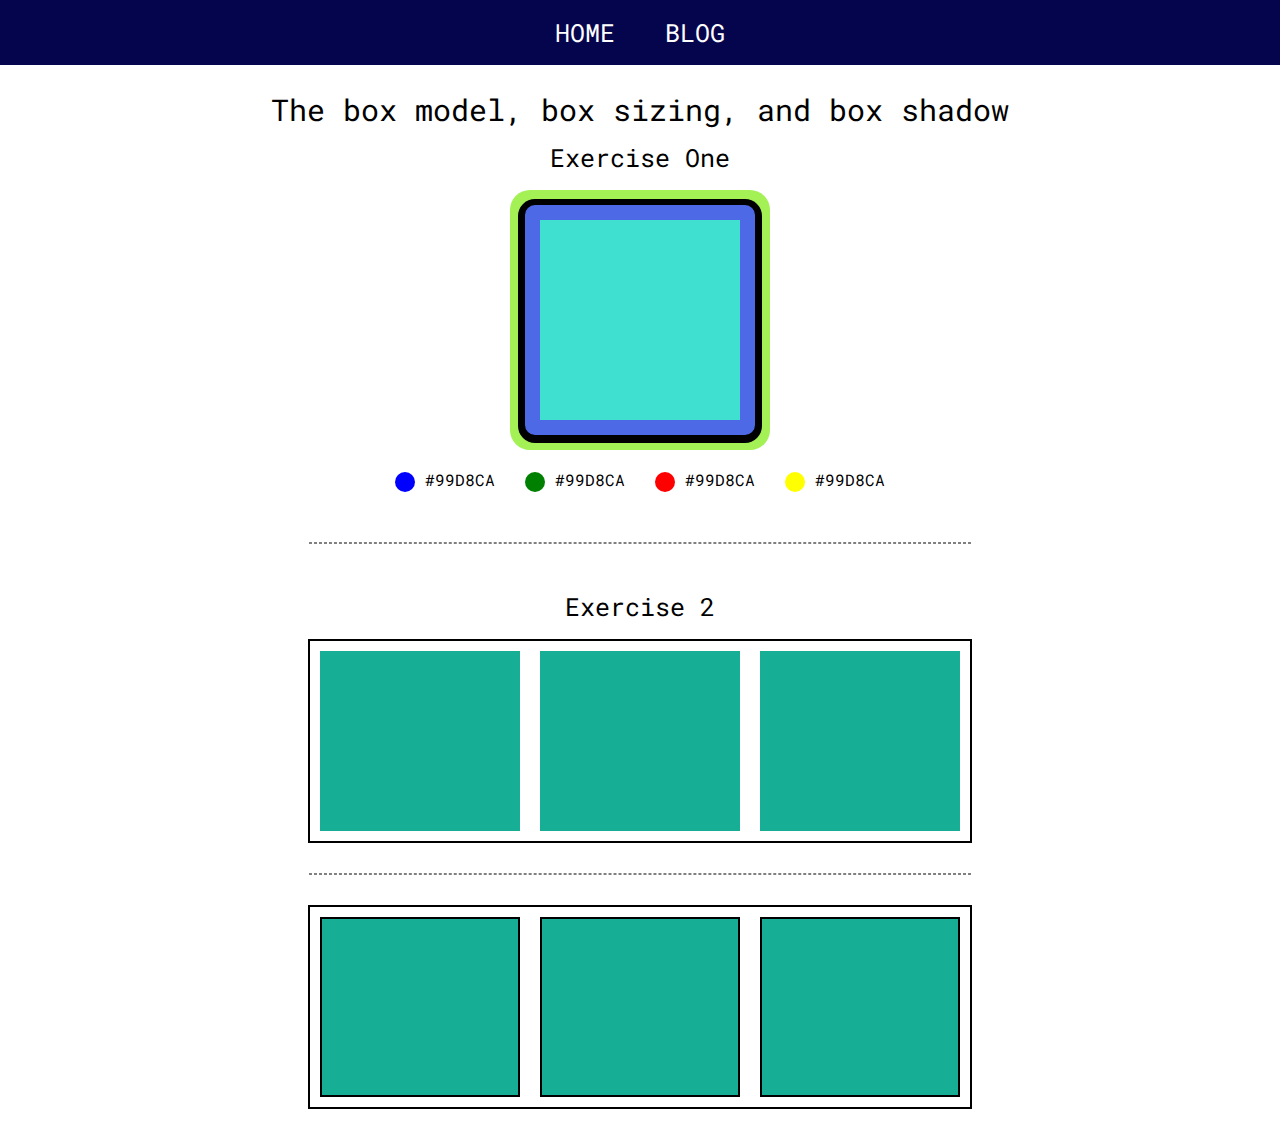
==== index.html @ 5bb97562 "HTML-CSS-CHECKPOINT-1" ====
<!DOCTYPE html>
<html lang="en">
    <head>
        <meta charset="UTF-8" />
        <title>Hello world!</title>
        <link rel="stylesheet" href="style.css">
        <link rel="preconnect" href="https://fonts.googleapis.com">
        <link rel="preconnect" href="https://fonts.gstatic.com" crossorigin>
        <link href="https://fonts.googleapis.com/css2?family=Roboto+Mono:wght@300;400&display=swap" rel="stylesheet">
       
    </head>

    <body class="body">
        <header>
            <nav class="header">
                <a href="">HOME</a>
                <a href="blog.html">BLOG</a>
            </nav>
           
        </header>
  <main>
<section class="section-1">

    <h1 class="h1">The box model, box sizing, and box shadow</h1>
    <h2 class="h2">Exercise One</h2>
    <div class="box-div">
    <div class="box"></div>
    </div>
    <div class="div-circle">
        <div class="color1">
            <span class="circle blue"> </span>
            <span class="">#99D8CA</span>
        </div>
        <div class="color2">
            <span class="circle green"> </span>
            <span class=""> #99D8CA</span>
        </div>
        <div class="color3">
            <span class="circle red"> </span>
            <span class=""> #99D8CA</span>
        </div>
        <div class="color4">
            <span class="circle yellow"> </span>
            <span class=""> #99D8CA</span>
        </div>
        </div>
        <hr>
</section>
<section class="section-2">
    <h2 class="head-2">
        Exercise 2
    </h2>
    <div class="container">
        <div class="child"></div>
        <div class="child"></div>
        <div class="child"></div>
    </div>
</section>
        <hr>
<section>
        <div class="container sizing">
        <div class="child border"></div>
        <div class="child border"></div>
        <div class="child border"></div>
    </div>
</section>

  </main>
     
    </body>
        
</html>
---- style.css ----
/* http://meyerweb.com/eric/tools/css/reset/ 
   v2.0 | 20110126
   License: none (public domain)
*/

html, body, div, span, applet, object, iframe,
h1, h2, h3, h4, h5, h6, p, blockquote, pre,
a, abbr, acronym, address, big, cite, code,
del, dfn, em, img, ins, kbd, q, s, samp,
small, strike, strong, sub, sup, tt, var,
b, u, i, center,
dl, dt, dd, ol, ul, li,
fieldset, form, label, legend,
table, caption, tbody, tfoot, thead, tr, th, td,
article, aside, canvas, details, embed, 
figure, figcaption, footer, header, hgroup, 
menu, nav, output, ruby, section, summary,
time, mark, audio, video {
	margin: 0;
	padding: 0;
	border: 0;
	font-size: 100%;
	font: inherit;
	vertical-align: baseline;
}
/* HTML5 display-role reset for older browsers */
article, aside, details, figcaption, figure, 
footer, header, hgroup, menu, nav, section {
	display: block;
}
body {
	line-height: 1;
}
ol, ul {
	list-style: none;
}
blockquote, q {
	quotes: none;
}
blockquote:before, blockquote:after,
q:before, q:after {
	content: '';
	content: none;
}
table {
	border-collapse: collapse;
	border-spacing: 0;
}
.body
{
    font-family: 'Roboto Mono', monospace;
}
.header
{
    background-color: rgb(5, 5, 78);
    text-align: center;
    padding: 20px;
}
.header a
{
    text-decoration: none;
    font-size: 25px;
    color: white;
    margin: 00 20px;
}
.h1
{
    font-size: 30px;
    margin: 10px 00;
}
.h2
{
    font-size: 25px;
    margin: 20px 00;
}
.box
{
    width: 200px;
    height: 200px;
    background-color: turquoise;
    border: 15px solid rgb(77, 105, 230);
    border-radius: 10px;
    box-shadow:00px 1px 00px 7px black;   
}
.box-div
{
    display: inline-block;
    background-color: rgb(163, 241, 85);
    padding: 15px;
    border-radius: 20px;
    
}
.section-1
{
    text-align: center;
    padding: 20px;
}
.circle
{
    width: 20px;
    height: 20px;
    border-radius: 50%;
    background-color: chartreuse;
    display: inline-block;
    vertical-align: middle;
}
.div-circle
{
    padding: 20px 00;   
}
.color1
{
display: inline-block;
margin: 00 10px;
}
.color2
{
    display: inline-block; 
    margin: 00 10px;  
}
.color3
{
    display: inline-block;
    margin: 00 10px;  
}
.color4
{
    display: inline-block;
    margin: 00 10px;  
}
.blue
{
   background-color: blue; 
}
.green
{
background-color: green;
}
.red
{
background-color: red;
}
.yellow
{
background-color: yellow;
}
hr{
    width: 660px;
    text-align: center;
    border-style: dashed;
    margin: 30px auto;
    
    
}
.head-2{
    font-size: 25px;
    text-align: center;
    
}
.container
{
     width: 660px;
     border: 2px solid black;
     margin: 20px auto;
     font-size: 0;
    
}
.child
{
   display: inline-block;
   width: 200px;
   height: 180px;
   background-color: rgb(22, 175, 150);
   margin: 10px; 
   box-sizing: border-box;
}
.border
{
    border: 2px solid black;
}
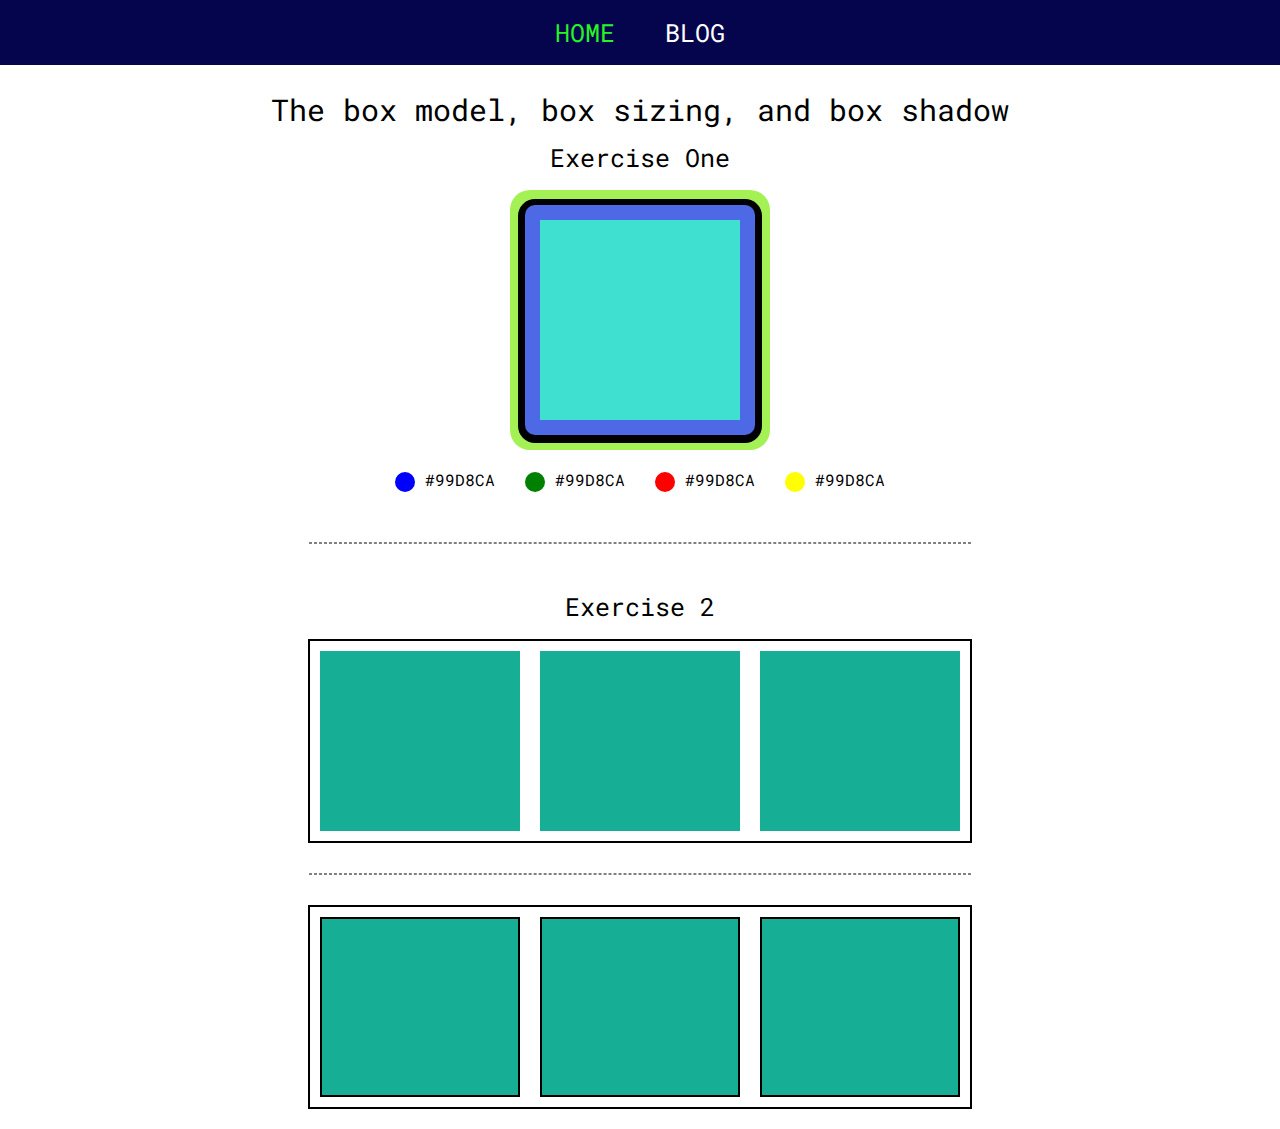
==== commit b231aebd: "html-css checkpoint-1" ====
--- a/index.html
+++ b/index.html
@@ -7,16 +7,13 @@
         <link rel="preconnect" href="https://fonts.googleapis.com">
         <link rel="preconnect" href="https://fonts.gstatic.com" crossorigin>
         <link href="https://fonts.googleapis.com/css2?family=Roboto+Mono:wght@300;400&display=swap" rel="stylesheet">
-       
-    </head>
-
+     </head>
     <body class="body">
         <header>
             <nav class="header">
                 <a href="">HOME</a>
                 <a href="blog.html">BLOG</a>
             </nav>
-           
         </header>
   <main>
 <section class="section-1">
--- a/style.css
+++ b/style.css
@@ -63,6 +63,10 @@
     color: white;
     margin: 00 20px;
 }
+a:visited {
+    color: rgb(39, 243, 39);
+}
+   
 .h1
 {
     font-size: 30px;
@@ -178,3 +182,71 @@
 {
     border: 2px solid black;
 }
+.main-div
+{
+    width: 1100px;
+    height: auto;
+    margin: 10px auto;
+    }
+.sectionn-1
+{
+    width: 500px;
+    height: auto;
+    background-color: white;
+    display:inline-block;
+    margin: 10px 10px;
+    
+   }
+img
+{
+    height: 278px;
+    width: 500px;
+  }
+  .heading-1
+  {
+font-size: 24px;
+margin-bottom: 25px;
+  }
+  .para-1
+  {
+ font-size: 20px;
+ margin-bottom: 25px;
+   }
+  .read-more
+  {
+      background-color: rgb(15, 161, 51);
+      border-radius: 40px;
+      width: 130px;
+      height: 30px;
+      text-align: center;
+      
+      padding-top: 20px;
+    
+     }
+  .read-more a
+  {
+      color: rgb(253, 250, 250);
+      text-decoration: none;
+      font-size: 20px;
+     }
+   .body1
+  {
+    font-family: 'Noto Sans', sans-serif;
+  }
+  .again a
+  {
+      font-size: 20px;
+      color: rgb(11, 128, 11);
+  }
+  .image
+  {
+      margin-bottom: 24px;
+  }
+    .last-head
+    {
+        margin-top: 20px;
+    }
+    .para-3
+    {
+        margin-bottom: 43px;
+    }
